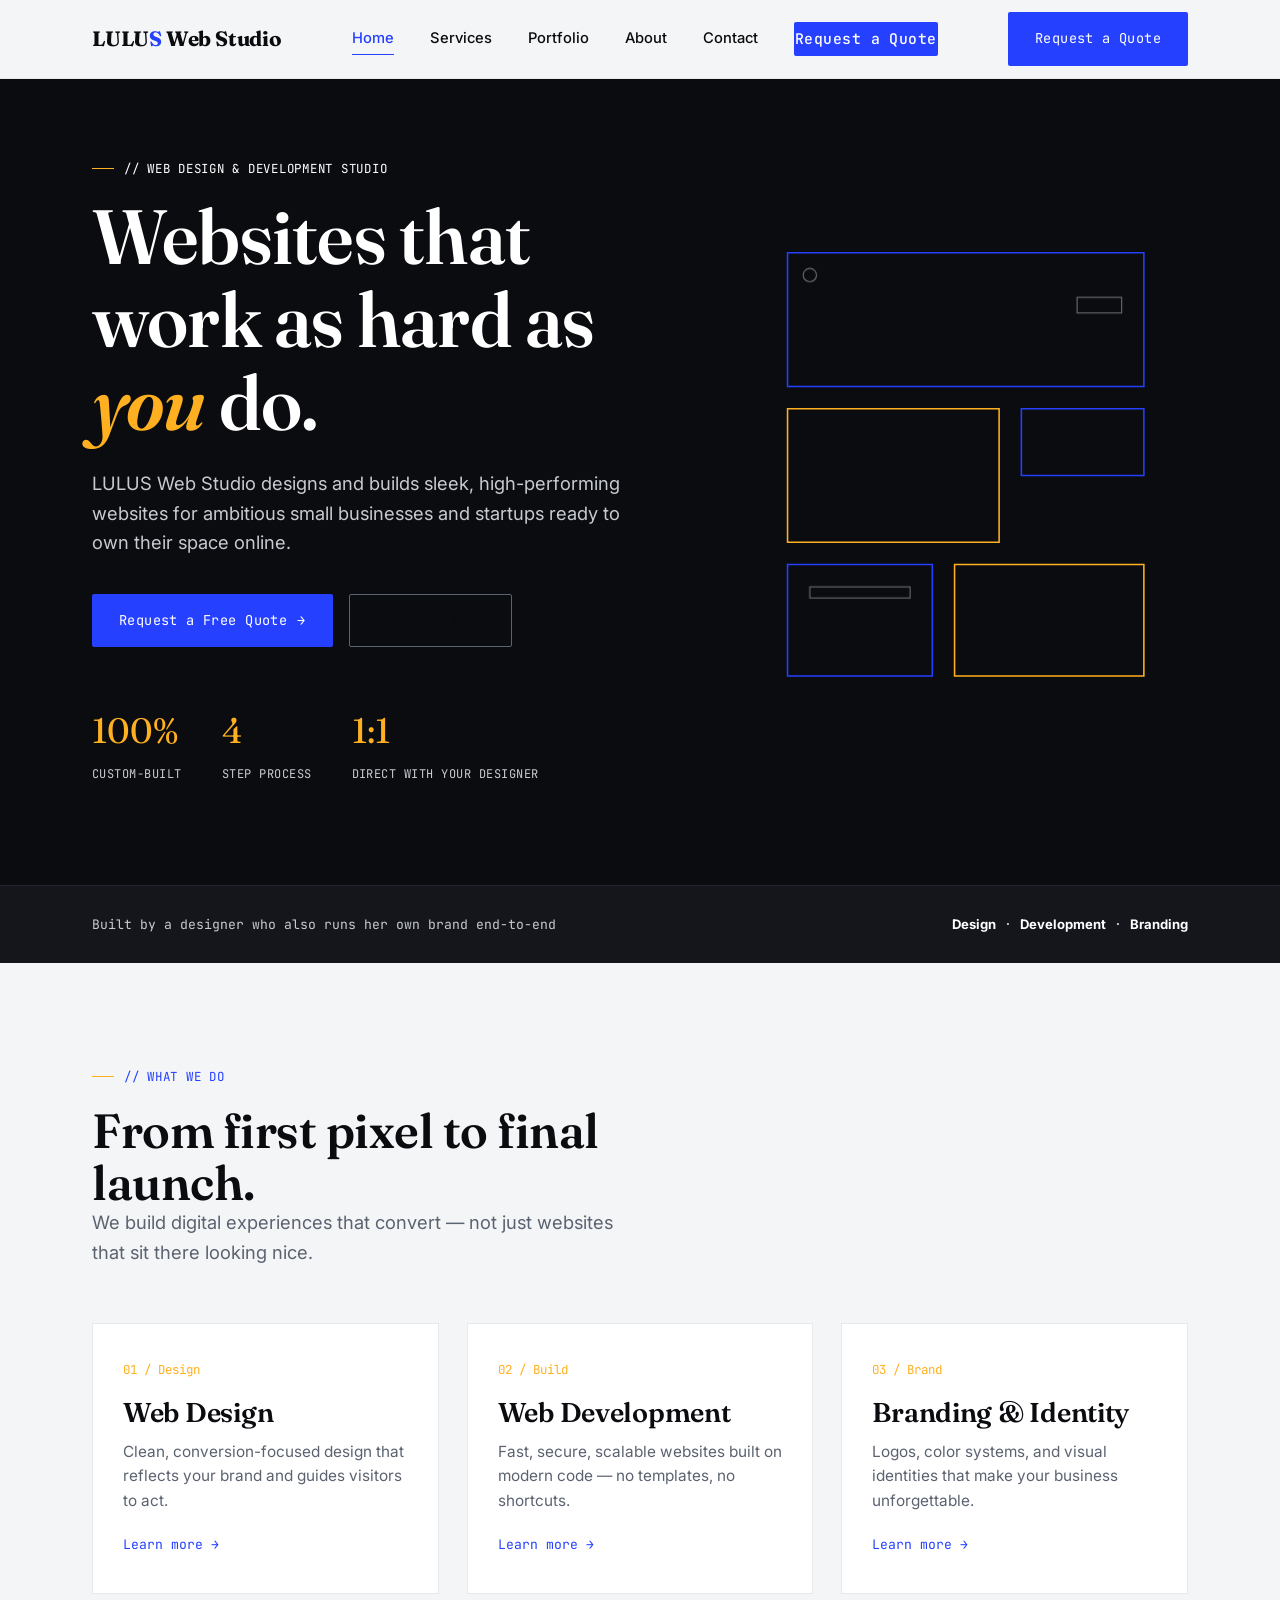
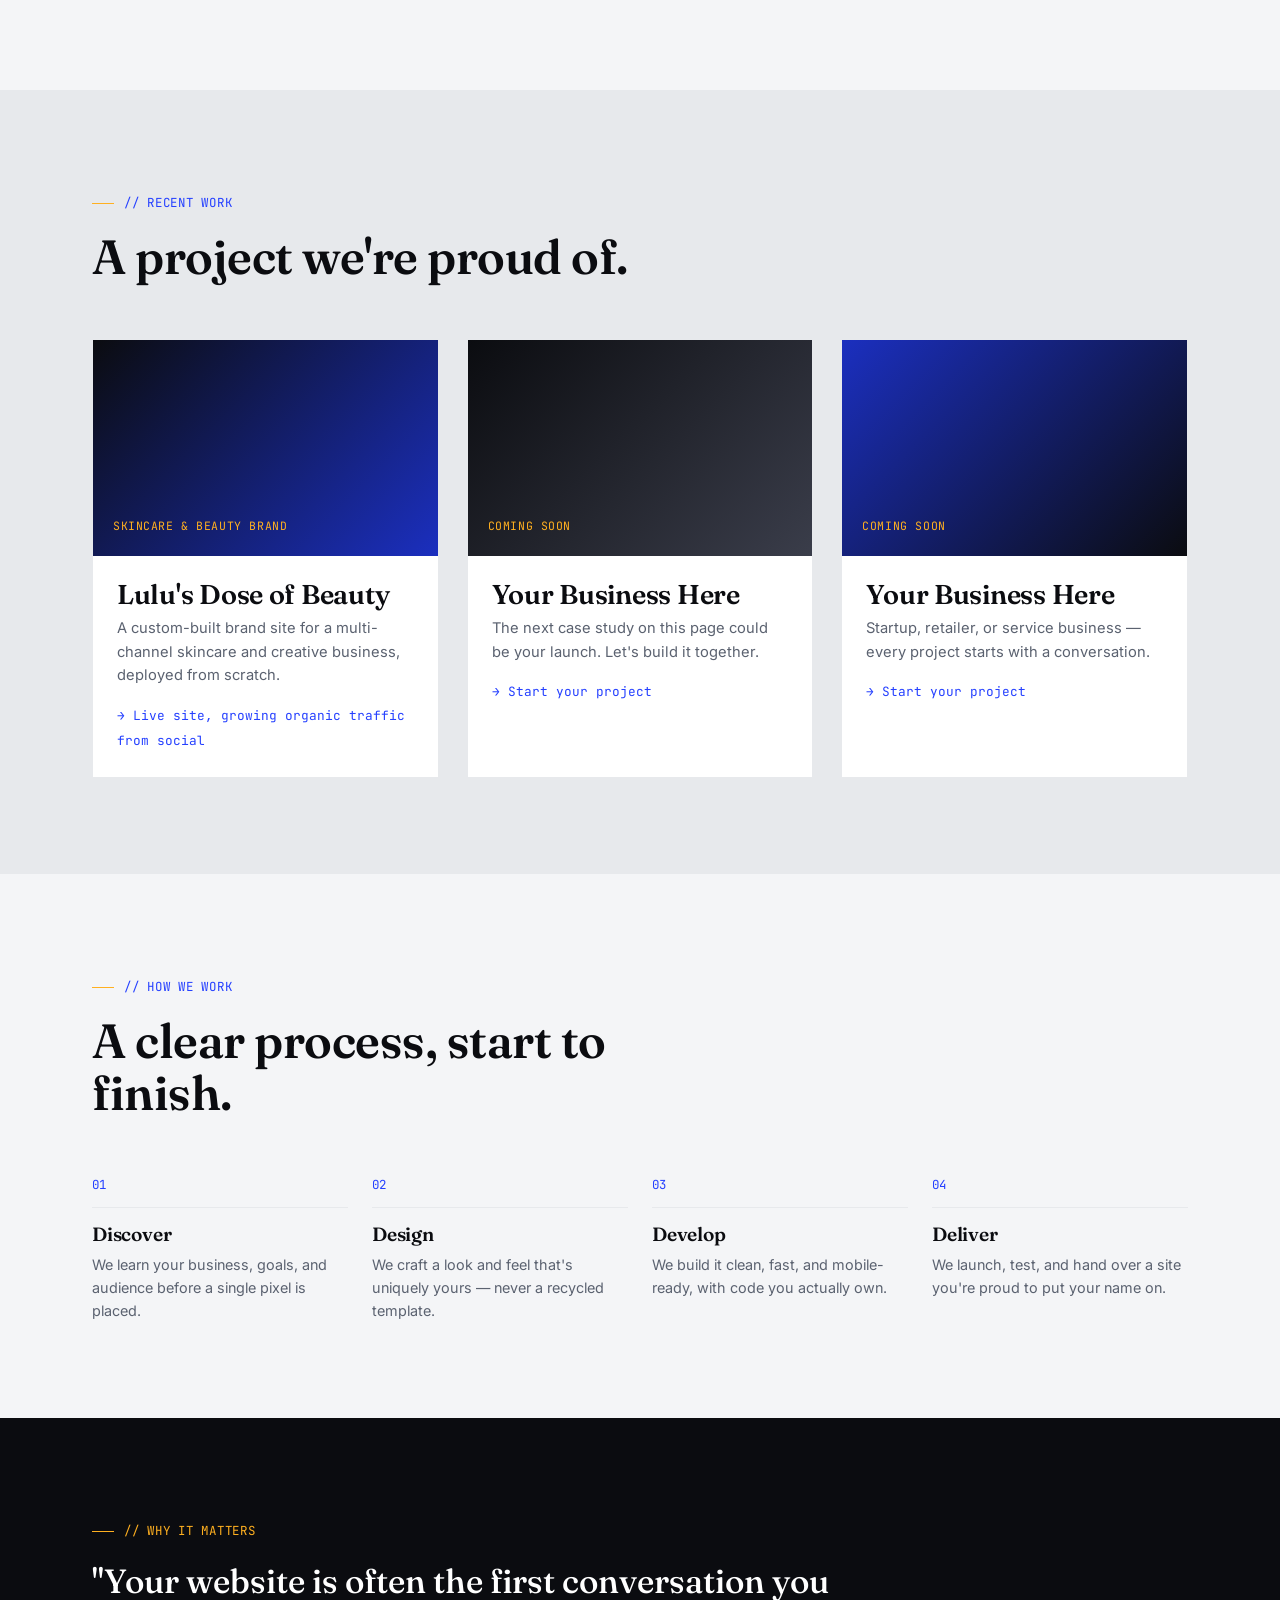
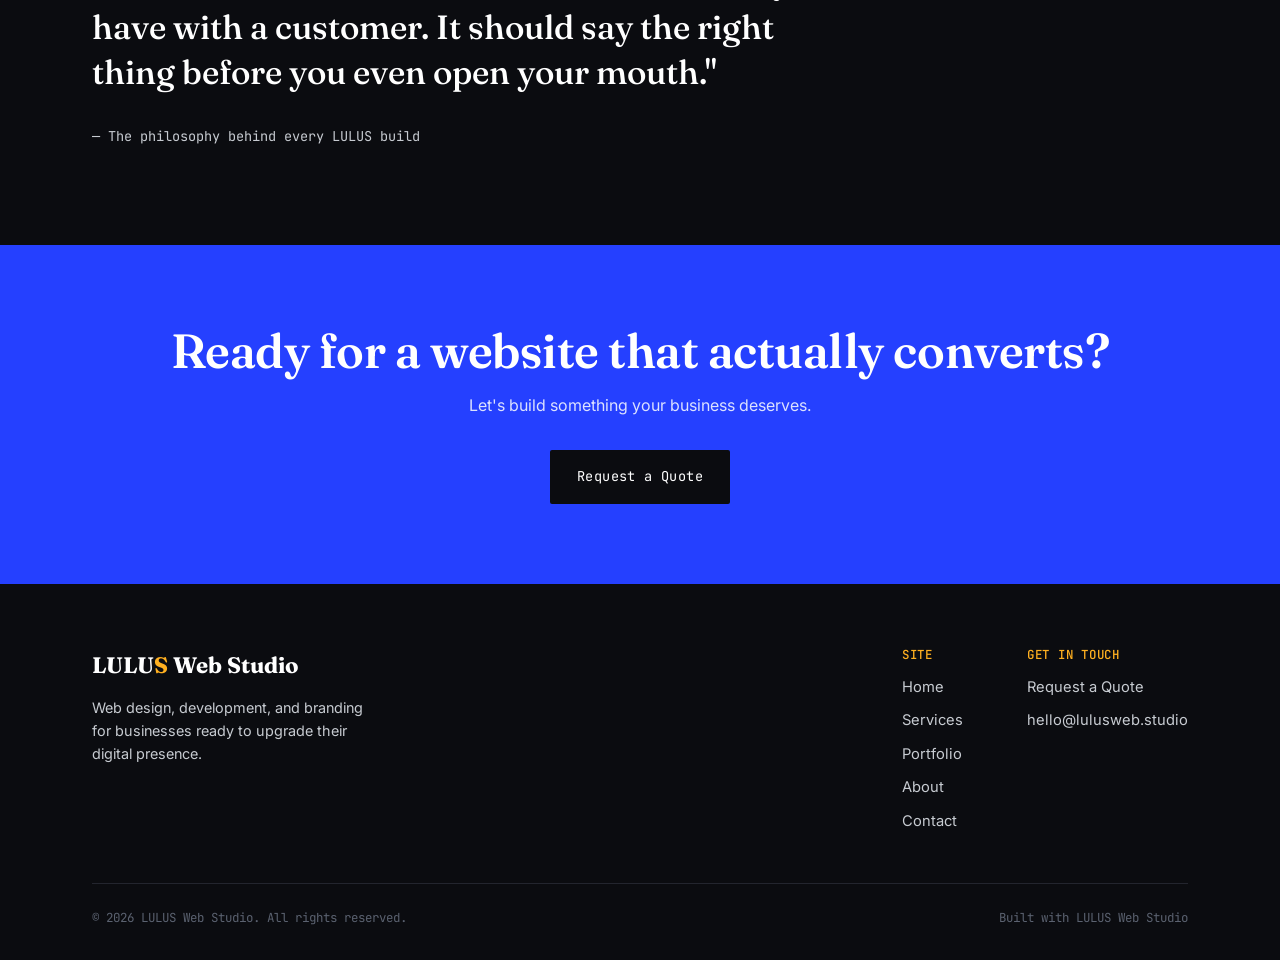
==== index.html @ ffff16f2 "Add files via upload" ====
<!DOCTYPE html>
<html lang="en">
<head>
<meta charset="UTF-8">
<meta name="viewport" content="width=device-width, initial-scale=1.0">
<title>LULUS Web Studio — Websites That Work as Hard as You Do</title>
<meta name="description" content="LULUS Web Studio designs and builds sleek, high-performing websites for ambitious small businesses and startups.">
<link rel="stylesheet" href="styles.css">
</head>
<body>

<header class="site-header">
  <div class="wrap">
    <a href="index.html" class="logo">LULU<span>S</span> Web Studio</a>
    <nav class="nav-links" id="nav-links">
      <a href="index.html" aria-current="page">Home</a>
      <a href="services.html">Services</a>
      <a href="portfolio.html">Portfolio</a>
      <a href="about.html">About</a>
      <a href="contact.html">Contact</a>
      <a href="contact.html" class="btn btn-primary">Request a Quote</a>
    </nav>
    <div class="nav-cta">
      <a href="contact.html" class="btn btn-primary">Request a Quote</a>
      <button class="nav-toggle" aria-label="Toggle menu" aria-expanded="false">
        <span></span><span></span><span></span>
      </button>
    </div>
  </div>
</header>

<section class="hero">
  <div class="wrap hero-grid">
    <div>
      <p class="eyebrow on-dark">// Web Design &amp; Development Studio</p>
      <h1>Websites that work as hard as <em>you</em> do.</h1>
      <p class="lede" style="color:var(--mist); font-size:1.15rem; margin-top: 8px;">LULUS Web Studio designs and builds sleek, high-performing websites for ambitious small businesses and startups ready to own their space online.</p>
      <div class="hero-cta-row">
        <a href="contact.html" class="btn btn-primary">Request a Free Quote <span class="btn-arrow">→</span></a>
        <a href="portfolio.html" class="btn btn-ghost">View Our Work</a>
      </div>
      <div class="hero-stats">
        <div class="hero-stat">
          <span class="num">100%</span>
          <span class="label">Custom-Built</span>
        </div>
        <div class="hero-stat">
          <span class="num">4</span>
          <span class="label">Step Process</span>
        </div>
        <div class="hero-stat">
          <span class="num">1:1</span>
          <span class="label">Direct With Your Designer</span>
        </div>
      </div>
    </div>
    <div>
      <svg class="blueprint" viewBox="0 0 400 500" aria-hidden="true">
        <path d="M40 60 H360 V180 H40 Z" />
        <path class="accent" d="M40 200 H230 V320 H40 Z" />
        <path d="M250 200 H360 V260 H250 Z" />
        <path d="M40 340 H170 V440 H40 Z" />
        <path class="accent" d="M190 340 H360 V440 H190 Z" />
        <circle cx="60" cy="80" r="6" />
        <rect x="300" y="100" width="40" height="14" />
        <rect x="60" y="360" width="90" height="10" />
      </svg>
    </div>
  </div>
</section>

<div class="trust-bar">
  <div class="wrap trust-row">
    <span class="stat">Built by a designer who also runs her own brand end-to-end</span>
    <span class="stat"><strong>Design</strong> · <strong>Development</strong> · <strong>Branding</strong></span>
  </div>
</div>

<section>
  <div class="wrap">
    <div class="section-head">
      <p class="eyebrow">// What We Do</p>
      <h2>From first pixel to final launch.</h2>
      <p class="lede">We build digital experiences that convert — not just websites that sit there looking nice.</p>
    </div>
    <div class="grid-3">
      <div class="service-card">
        <span class="idx">01 / Design</span>
        <h3>Web Design</h3>
        <p>Clean, conversion-focused design that reflects your brand and guides visitors to act.</p>
        <a href="services.html" class="link">Learn more →</a>
      </div>
      <div class="service-card">
        <span class="idx">02 / Build</span>
        <h3>Web Development</h3>
        <p>Fast, secure, scalable websites built on modern code — no templates, no shortcuts.</p>
        <a href="services.html" class="link">Learn more →</a>
      </div>
      <div class="service-card">
        <span class="idx">03 / Brand</span>
        <h3>Branding &amp; Identity</h3>
        <p>Logos, color systems, and visual identities that make your business unforgettable.</p>
        <a href="services.html" class="link">Learn more →</a>
      </div>
    </div>
  </div>
</section>

<section class="on-paper-dim">
  <div class="wrap">
    <div class="section-head">
      <p class="eyebrow">// Recent Work</p>
      <h2>A project we're proud of.</h2>
    </div>
    <div class="grid-3">
      <div class="work-card">
        <div class="work-thumb"><span class="tag">Skincare &amp; Beauty Brand</span></div>
        <div class="work-body">
          <h3>Lulu's Dose of Beauty</h3>
          <p>A custom-built brand site for a multi-channel skincare and creative business, deployed from scratch.</p>
          <span class="work-result">→ Live site, growing organic traffic from social</span>
        </div>
      </div>
      <div class="work-card">
        <div class="work-thumb" style="background:linear-gradient(135deg, var(--ink) 0%, #3A3D4A 100%);"><span class="tag">Coming Soon</span></div>
        <div class="work-body">
          <h3>Your Business Here</h3>
          <p>The next case study on this page could be your launch. Let's build it together.</p>
          <a href="contact.html" class="work-result">→ Start your project</a>
        </div>
      </div>
      <div class="work-card">
        <div class="work-thumb" style="background:linear-gradient(135deg, var(--cobalt-dim) 0%, var(--ink) 100%);"><span class="tag">Coming Soon</span></div>
        <div class="work-body">
          <h3>Your Business Here</h3>
          <p>Startup, retailer, or service business — every project starts with a conversation.</p>
          <a href="contact.html" class="work-result">→ Start your project</a>
        </div>
      </div>
    </div>
  </div>
</section>

<section>
  <div class="wrap">
    <div class="section-head">
      <p class="eyebrow">// How We Work</p>
      <h2>A clear process, start to finish.</h2>
    </div>
    <div class="process-row">
      <div class="process-step">
        <span class="idx">01</span>
        <h3>Discover</h3>
        <p>We learn your business, goals, and audience before a single pixel is placed.</p>
      </div>
      <div class="process-step">
        <span class="idx">02</span>
        <h3>Design</h3>
        <p>We craft a look and feel that's uniquely yours — never a recycled template.</p>
      </div>
      <div class="process-step">
        <span class="idx">03</span>
        <h3>Develop</h3>
        <p>We build it clean, fast, and mobile-ready, with code you actually own.</p>
      </div>
      <div class="process-step">
        <span class="idx">04</span>
        <h3>Deliver</h3>
        <p>We launch, test, and hand over a site you're proud to put your name on.</p>
      </div>
    </div>
  </div>
</section>

<section class="on-dark">
  <div class="wrap">
    <p class="eyebrow on-dark">// Why It Matters</p>
    <div class="testimonial-block">
      <blockquote>"Your website is often the first conversation you have with a customer. It should say the right thing before you even open your mouth."</blockquote>
      <cite>— The philosophy behind every LULUS build</cite>
    </div>
  </div>
</section>

<section class="cta-banner">
  <div class="wrap">
    <h2>Ready for a website that actually converts?</h2>
    <p>Let's build something your business deserves.</p>
    <a href="contact.html" class="btn btn-primary">Request a Quote</a>
  </div>
</section>

<footer class="site-footer">
  <div class="wrap">
    <div class="footer-top">
      <div>
        <div class="footer-logo">LULU<span>S</span> Web Studio</div>
        <p style="max-width:32ch; font-size:0.9rem;">Web design, development, and branding for businesses ready to upgrade their digital presence.</p>
      </div>
      <div class="footer-cols">
        <div class="footer-col">
          <h4>Site</h4>
          <a href="index.html">Home</a>
          <a href="services.html">Services</a>
          <a href="portfolio.html">Portfolio</a>
          <a href="about.html">About</a>
          <a href="contact.html">Contact</a>
        </div>
        <div class="footer-col">
          <h4>Get in Touch</h4>
          <a href="contact.html">Request a Quote</a>
          <p>hello@lulusweb.studio</p>
        </div>
      </div>
    </div>
    <div class="footer-bottom">
      <span>© 2026 LULUS Web Studio. All rights reserved.</span>
      <span>Built with LULUS Web Studio</span>
    </div>
  </div>
</footer>

<script src="script.js"></script>
</body>
</html>
---- styles.css ----
/* ==========================================================================
   LULUS WEB STUDIO — Design System
   Display: Fraunces (serif, characterful, authoritative)
   Body: Inter (clean, professional)
   Utility/Mono: JetBrains Mono (blueprint / build-log feel)
   ========================================================================== */

@import url('https://fonts.googleapis.com/css2?family=Fraunces:opsz,wght@9..144,300;9..144,500;9..144,600;9..144,700;9..144,900&family=Inter:wght@400;500;600;700&family=JetBrains+Mono:wght@400;500&display=swap');

:root {
  --ink: #0B0C10;
  --ink-soft: #14161C;
  --paper: #F4F5F7;
  --paper-dim: #E7E9EC;
  --cobalt: #2540FF;
  --cobalt-dim: #1B2FBF;
  --amber: #FFB020;
  --slate: #5B6270;
  --mist: #C7CBD1;
  --white: #FFFFFF;

  --font-display: 'Fraunces', serif;
  --font-body: 'Inter', sans-serif;
  --font-mono: 'JetBrains Mono', monospace;

  --max-width: 1160px;
  --radius: 2px;
}

* { margin: 0; padding: 0; box-sizing: border-box; }

html { scroll-behavior: smooth; }

body {
  font-family: var(--font-body);
  color: var(--ink);
  background: var(--paper);
  line-height: 1.6;
  -webkit-font-smoothing: antialiased;
}

@media (prefers-reduced-motion: reduce) {
  *, *::before, *::after {
    animation-duration: 0.01ms !important;
    animation-iteration-count: 1 !important;
    transition-duration: 0.01ms !important;
    scroll-behavior: auto !important;
  }
}

img { max-width: 100%; display: block; }
a { color: inherit; text-decoration: none; }
ul { list-style: none; }

.wrap {
  max-width: var(--max-width);
  margin: 0 auto;
  padding: 0 32px;
}

/* ---- Type scale ---- */
h1, h2, h3, h4 {
  font-family: var(--font-display);
  font-weight: 600;
  line-height: 1.08;
  letter-spacing: -0.01em;
}

h1 { font-size: clamp(2.6rem, 6vw, 5rem); font-weight: 600; }
h2 { font-size: clamp(2rem, 4vw, 3rem); }
h3 { font-size: clamp(1.3rem, 2.2vw, 1.7rem); }

.eyebrow {
  font-family: var(--font-mono);
  font-size: 0.78rem;
  letter-spacing: 0.06em;
  text-transform: uppercase;
  color: var(--cobalt);
  display: inline-flex;
  align-items: center;
  gap: 10px;
  margin-bottom: 18px;
}
.eyebrow::before {
  content: '';
  width: 22px;
  height: 1px;
  background: var(--amber);
}
.on-dark .eyebrow { color: var(--amber); }
.on-dark .eyebrow::before { background: var(--amber); }

p.lede {
  font-size: 1.15rem;
  color: var(--slate);
  max-width: 46ch;
}
.on-dark p.lede { color: var(--mist); }

/* ---- Buttons ---- */
.btn {
  display: inline-flex;
  align-items: center;
  gap: 10px;
  font-family: var(--font-mono);
  font-size: 0.85rem;
  letter-spacing: 0.03em;
  padding: 15px 26px;
  border: 1px solid transparent;
  border-radius: var(--radius);
  cursor: pointer;
  transition: all 0.2s ease;
  white-space: nowrap;
}
.btn-primary {
  background: var(--cobalt);
  color: var(--white);
}
.btn-primary:hover { background: var(--cobalt-dim); }
.btn-ghost {
  background: transparent;
  border-color: var(--slate);
  color: var(--ink);
}
.btn-ghost:hover { border-color: var(--ink); }
.on-dark .btn-ghost {
  border-color: var(--mist);
  color: var(--white);
}
.on-dark .btn-ghost:hover { border-color: var(--white); }
.btn-arrow { transition: transform 0.2s ease; }
.btn:hover .btn-arrow { transform: translateX(3px); }

/* ---- Header / Nav ---- */
.site-header {
  position: sticky;
  top: 0;
  z-index: 100;
  background: rgba(244, 245, 247, 0.9);
  backdrop-filter: blur(10px);
  border-bottom: 1px solid var(--paper-dim);
}
.site-header .wrap {
  display: flex;
  align-items: center;
  justify-content: space-between;
  height: 78px;
}
.logo {
  font-family: var(--font-display);
  font-weight: 700;
  font-size: 1.3rem;
  letter-spacing: -0.01em;
}
.logo span { color: var(--cobalt); }

.nav-links {
  display: flex;
  gap: 36px;
  align-items: center;
}
.nav-links a {
  font-size: 0.92rem;
  font-weight: 500;
  position: relative;
  padding: 4px 0;
}
.nav-links a::after {
  content: '';
  position: absolute;
  left: 0; bottom: 0;
  width: 0; height: 1px;
  background: var(--cobalt);
  transition: width 0.2s ease;
}
.nav-links a:hover::after,
.nav-links a[aria-current="page"]::after { width: 100%; }
.nav-links a[aria-current="page"] { color: var(--cobalt); }

.nav-cta { display: flex; align-items: center; gap: 20px; }

.nav-toggle {
  display: none;
  flex-direction: column;
  gap: 5px;
  background: none;
  border: none;
  cursor: pointer;
  padding: 8px;
}
.nav-toggle span {
  width: 22px; height: 2px;
  background: var(--ink);
}

@media (max-width: 860px) {
  .nav-links {
    position: fixed;
    top: 78px; left: 0; right: 0;
    background: var(--paper);
    flex-direction: column;
    align-items: flex-start;
    padding: 24px 32px 32px;
    gap: 20px;
    border-bottom: 1px solid var(--paper-dim);
    transform: translateY(-8px);
    opacity: 0;
    pointer-events: none;
    transition: all 0.2s ease;
  }
  .nav-links.open {
    transform: translateY(0);
    opacity: 1;
    pointer-events: auto;
  }
  .nav-toggle { display: flex; }
  .nav-cta .btn-primary { display: none; }
  .nav-links .btn-primary { display: inline-flex; margin-top: 8px; }
}

/* ---- Footer ---- */
.site-footer {
  background: var(--ink);
  color: var(--mist);
  padding: 64px 0 32px;
}
.footer-top {
  display: flex;
  justify-content: space-between;
  align-items: flex-start;
  flex-wrap: wrap;
  gap: 40px;
  padding-bottom: 40px;
  border-bottom: 1px solid #23252E;
}
.footer-logo {
  font-family: var(--font-display);
  font-size: 1.4rem;
  color: var(--white);
  font-weight: 700;
  margin-bottom: 12px;
}
.footer-logo span { color: var(--amber); }
.footer-cols {
  display: flex;
  gap: 64px;
  flex-wrap: wrap;
}
.footer-col h4 {
  font-family: var(--font-mono);
  font-size: 0.78rem;
  text-transform: uppercase;
  letter-spacing: 0.06em;
  color: var(--amber);
  margin-bottom: 14px;
  font-weight: 500;
}
.footer-col a, .footer-col p {
  display: block;
  font-size: 0.92rem;
  color: var(--mist);
  margin-bottom: 10px;
}
.footer-col a:hover { color: var(--white); }
.footer-bottom {
  display: flex;
  justify-content: space-between;
  flex-wrap: wrap;
  gap: 12px;
  padding-top: 24px;
  font-family: var(--font-mono);
  font-size: 0.78rem;
  color: var(--slate);
}

/* ---- Section spacing ---- */
section { padding: 96px 0; }
.section-tight { padding: 64px 0; }
.on-dark { background: var(--ink); color: var(--white); }
.on-paper-dim { background: var(--paper-dim); }

.section-head {
  max-width: 640px;
  margin-bottom: 56px;
}

/* ---- Hero ---- */
.hero {
  background: var(--ink);
  color: var(--white);
  padding: 72px 0 100px;
  position: relative;
  overflow: hidden;
}
.hero-grid {
  display: grid;
  grid-template-columns: 1.15fr 0.85fr;
  gap: 48px;
  align-items: center;
  position: relative;
  z-index: 2;
}
.hero h1 { color: var(--white); margin-bottom: 24px; }
.hero h1 em {
  font-style: italic;
  color: var(--amber);
}
.hero-cta-row {
  display: flex;
  gap: 16px;
  margin-top: 36px;
  flex-wrap: wrap;
}
.hero-stats {
  display: flex;
  gap: 40px;
  margin-top: 56px;
  flex-wrap: wrap;
}
.hero-stat .num {
  font-family: var(--font-display);
  font-size: 2.2rem;
  color: var(--amber);
  display: block;
}
.hero-stat .label {
  font-family: var(--font-mono);
  font-size: 0.75rem;
  color: var(--mist);
  text-transform: uppercase;
  letter-spacing: 0.04em;
}

/* Blueprint sketch animation */
.blueprint {
  width: 100%;
  aspect-ratio: 4/5;
}
.blueprint path {
  fill: none;
  stroke: var(--cobalt);
  stroke-width: 1.4;
  stroke-dasharray: 900;
  stroke-dashoffset: 900;
  animation: draw 2.6s ease forwards 0.3s;
}
.blueprint path.accent { stroke: var(--amber); }
.blueprint circle, .blueprint rect {
  fill: none;
  stroke: var(--mist);
  stroke-width: 1;
  opacity: 0;
  animation: fadeIn 0.6s ease forwards 2.4s;
}
@keyframes draw {
  to { stroke-dashoffset: 0; }
}
@keyframes fadeIn {
  to { opacity: 0.5; }
}

@media (max-width: 860px) {
  .hero-grid { grid-template-columns: 1fr; }
  .blueprint { max-width: 320px; margin: 0 auto; }
}

/* ---- Trust bar ---- */
.trust-bar {
  background: var(--ink-soft);
  color: var(--mist);
  padding: 28px 0;
  border-top: 1px solid #23252E;
}
.trust-row {
  display: flex;
  justify-content: space-between;
  align-items: center;
  flex-wrap: wrap;
  gap: 16px;
  font-family: var(--font-mono);
  font-size: 0.82rem;
}
.trust-row .stat strong {
  color: var(--white);
  font-family: var(--font-body);
  font-weight: 700;
}

/* ---- Cards ---- */
.grid-3 {
  display: grid;
  grid-template-columns: repeat(3, 1fr);
  gap: 28px;
}
.grid-2 {
  display: grid;
  grid-template-columns: repeat(2, 1fr);
  gap: 28px;
}
@media (max-width: 860px) {
  .grid-3, .grid-2 { grid-template-columns: 1fr; }
}

.service-card {
  background: var(--white);
  border: 1px solid var(--paper-dim);
  padding: 36px 30px;
  transition: border-color 0.2s ease, transform 0.2s ease;
}
.service-card:hover {
  border-color: var(--cobalt);
  transform: translateY(-4px);
}
.service-card .idx {
  font-family: var(--font-mono);
  font-size: 0.78rem;
  color: var(--amber);
  display: block;
  margin-bottom: 18px;
}
.service-card h3 { margin-bottom: 12px; }
.service-card p { color: var(--slate); font-size: 0.96rem; margin-bottom: 18px; }
.service-card .link {
  font-family: var(--font-mono);
  font-size: 0.82rem;
  color: var(--cobalt);
}

/* ---- Work / Portfolio cards ---- */
.work-card {
  border: 1px solid var(--paper-dim);
  background: var(--white);
  overflow: hidden;
  transition: transform 0.25s ease;
}
.work-card:hover { transform: translateY(-4px); }
.work-thumb {
  aspect-ratio: 16/10;
  background: linear-gradient(135deg, var(--ink) 0%, var(--cobalt-dim) 100%);
  position: relative;
  display: flex;
  align-items: flex-end;
  padding: 20px;
}
.work-thumb .tag {
  font-family: var(--font-mono);
  font-size: 0.72rem;
  color: var(--amber);
  text-transform: uppercase;
  letter-spacing: 0.05em;
}
.work-body { padding: 24px; }
.work-body h3 { margin-bottom: 8px; }
.work-body p { color: var(--slate); font-size: 0.92rem; margin-bottom: 14px; }
.work-result {
  font-family: var(--font-mono);
  font-size: 0.8rem;
  color: var(--cobalt);
}

/* ---- Process ---- */
.process-row {
  display: grid;
  grid-template-columns: repeat(4, 1fr);
  gap: 24px;
}
@media (max-width: 860px) {
  .process-row { grid-template-columns: 1fr 1fr; }
}
.process-step .idx {
  font-family: var(--font-mono);
  font-size: 0.78rem;
  color: var(--cobalt);
  border-bottom: 1px solid var(--paper-dim);
  padding-bottom: 12px;
  margin-bottom: 16px;
  display: block;
}
.process-step h3 { margin-bottom: 8px; font-size: 1.2rem; }
.process-step p { color: var(--slate); font-size: 0.9rem; }

/* ---- Testimonial ---- */
.testimonial-block {
  max-width: 760px;
}
.testimonial-block blockquote {
  font-family: var(--font-display);
  font-size: clamp(1.4rem, 3vw, 2.1rem);
  font-weight: 500;
  line-height: 1.35;
  margin-bottom: 28px;
}
.testimonial-block cite {
  font-family: var(--font-mono);
  font-style: normal;
  font-size: 0.85rem;
  color: var(--slate);
}
.on-dark .testimonial-block cite { color: var(--mist); }

/* ---- CTA banner ---- */
.cta-banner {
  background: var(--cobalt);
  color: var(--white);
  padding: 80px 0;
  text-align: center;
}
.cta-banner h2 { color: var(--white); margin-bottom: 16px; }
.cta-banner p { color: #DCE1FF; margin: 0 auto 32px; max-width: 50ch; }
.cta-banner .btn-primary {
  background: var(--ink);
}
.cta-banner .btn-primary:hover { background: #000; }
.cta-banner .btn-ghost {
  border-color: rgba(255,255,255,0.5);
  color: var(--white);
}
.cta-banner .btn-ghost:hover { border-color: var(--white); }

/* ---- Page intro banner (for inner pages) ---- */
.page-intro {
  background: var(--ink);
  color: var(--white);
  padding: 80px 0 64px;
}
.page-intro h1 { color: var(--white); font-size: clamp(2.2rem, 5vw, 3.4rem); margin-bottom: 16px; }

/* ---- Pricing table ---- */
.pricing-grid {
  display: grid;
  grid-template-columns: repeat(3, 1fr);
  gap: 24px;
  align-items: stretch;
}
@media (max-width: 940px) {
  .pricing-grid { grid-template-columns: 1fr; }
}
.price-card {
  border: 1px solid var(--paper-dim);
  background: var(--white);
  padding: 36px 30px;
  display: flex;
  flex-direction: column;
}
.price-card.featured {
  border-color: var(--cobalt);
  border-width: 2px;
  position: relative;
}
.price-card.featured::before {
  content: 'Most Popular';
  position: absolute;
  top: -13px; left: 30px;
  background: var(--amber);
  color: var(--ink);
  font-family: var(--font-mono);
  font-size: 0.7rem;
  padding: 4px 10px;
  text-transform: uppercase;
  letter-spacing: 0.04em;
}
.price-card h3 { margin-bottom: 6px; }
.price-card .tagline { color: var(--slate); font-size: 0.88rem; margin-bottom: 20px; }
.price-card .price {
  font-family: var(--font-display);
  font-size: 2.1rem;
  margin-bottom: 24px;
}
.price-card .price span {
  font-family: var(--font-mono);
  font-size: 0.8rem;
  color: var(--slate);
  font-weight: 400;
}
.price-card ul { margin-bottom: 28px; flex-grow: 1; }
.price-card li {
  font-size: 0.9rem;
  padding: 9px 0;
  border-top: 1px solid var(--paper-dim);
  display: flex;
  gap: 10px;
}
.price-card li::before { content: '—'; color: var(--cobalt); }

/* ---- Values / About ---- */
.value-list { display: grid; grid-template-columns: repeat(2, 1fr); gap: 32px; }
@media (max-width: 860px) { .value-list { grid-template-columns: 1fr; } }
.value-item {
  padding: 28px 0;
  border-top: 1px solid var(--paper-dim);
}
.value-item h3 { margin-bottom: 10px; }
.value-item p { color: var(--slate); font-size: 0.94rem; }

.about-hero {
  display: grid;
  grid-template-columns: 1fr 1fr;
  gap: 56px;
  align-items: center;
}
@media (max-width: 860px) { .about-hero { grid-template-columns: 1fr; } }
.about-portrait {
  aspect-ratio: 4/5;
  background: linear-gradient(160deg, var(--ink) 0%, var(--cobalt-dim) 70%);
  position: relative;
  display: flex;
  align-items: flex-end;
  padding: 24px;
}
.about-portrait span {
  font-family: var(--font-mono);
  font-size: 0.75rem;
  color: var(--amber);
}

/* ---- FAQ ---- */
.faq-item {
  border-top: 1px solid var(--paper-dim);
  padding: 22px 0;
}
.faq-item:last-child { border-bottom: 1px solid var(--paper-dim); }
.faq-item summary {
  font-family: var(--font-display);
  font-size: 1.1rem;
  cursor: pointer;
  list-style: none;
  display: flex;
  justify-content: space-between;
  align-items: center;
}
.faq-item summary::-webkit-details-marker { display: none; }
.faq-item summary::after {
  content: '+';
  font-family: var(--font-mono);
  color: var(--cobalt);
  font-size: 1.3rem;
}
.faq-item[open] summary::after { content: '–'; }
.faq-item p { color: var(--slate); margin-top: 14px; max-width: 60ch; }

/* ---- Contact / Form ---- */
.contact-layout {
  display: grid;
  grid-template-columns: 1.1fr 0.9fr;
  gap: 64px;
}
@media (max-width: 940px) { .contact-layout { grid-template-columns: 1fr; } }

.form-group { margin-bottom: 22px; }
.form-group label {
  display: block;
  font-family: var(--font-mono);
  font-size: 0.78rem;
  text-transform: uppercase;
  letter-spacing: 0.04em;
  color: var(--slate);
  margin-bottom: 8px;
}
.form-group input,
.form-group select,
.form-group textarea {
  width: 100%;
  padding: 13px 14px;
  border: 1px solid var(--mist);
  background: var(--white);
  font-family: var(--font-body);
  font-size: 0.96rem;
  color: var(--ink);
  border-radius: var(--radius);
}
.form-group input:focus,
.form-group select:focus,
.form-group textarea:focus {
  outline: 2px solid var(--cobalt);
  outline-offset: 1px;
  border-color: var(--cobalt);
}
.form-row { display: grid; grid-template-columns: 1fr 1fr; gap: 18px; }
@media (max-width: 560px) { .form-row { grid-template-columns: 1fr; } }

.contact-info-card {
  background: var(--ink);
  color: var(--white);
  padding: 40px 32px;
}
.contact-info-card h3 { color: var(--white); margin-bottom: 20px; }
.contact-info-card .info-row {
  padding: 16px 0;
  border-top: 1px solid #23252E;
}
.contact-info-card .info-row:first-of-type { border-top: none; }
.contact-info-card .info-row .label {
  font-family: var(--font-mono);
  font-size: 0.72rem;
  text-transform: uppercase;
  color: var(--amber);
  letter-spacing: 0.05em;
  display: block;
  margin-bottom: 6px;
}
.contact-info-card .info-row a, .contact-info-card .info-row span {
  font-size: 0.98rem;
}
.contact-info-card a:hover { color: var(--amber); }

.form-note {
  font-family: var(--font-mono);
  font-size: 0.78rem;
  color: var(--slate);
  margin-top: 14px;
}

.form-success {
  display: none;
  background: var(--paper-dim);
  border-left: 3px solid var(--cobalt);
  padding: 18px 22px;
  font-size: 0.94rem;
  margin-bottom: 22px;
}
.form-success.show { display: block; }
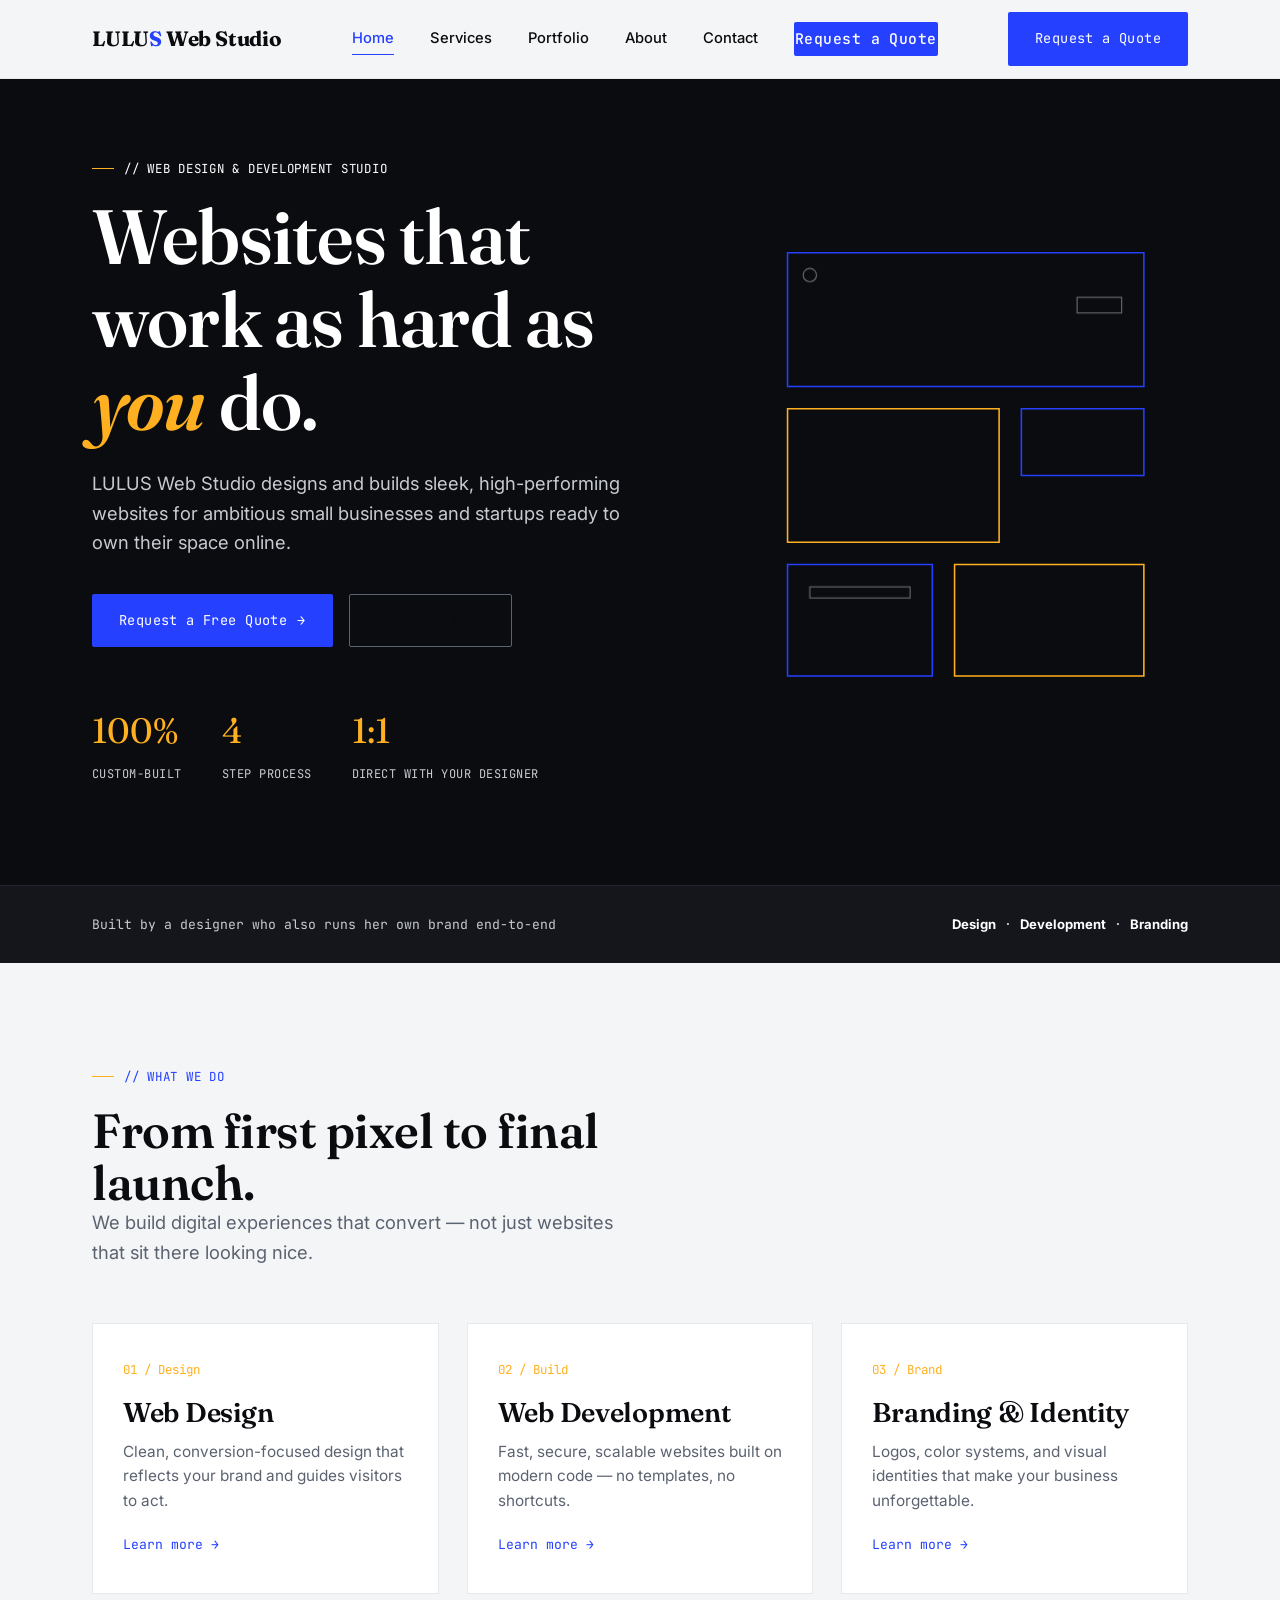
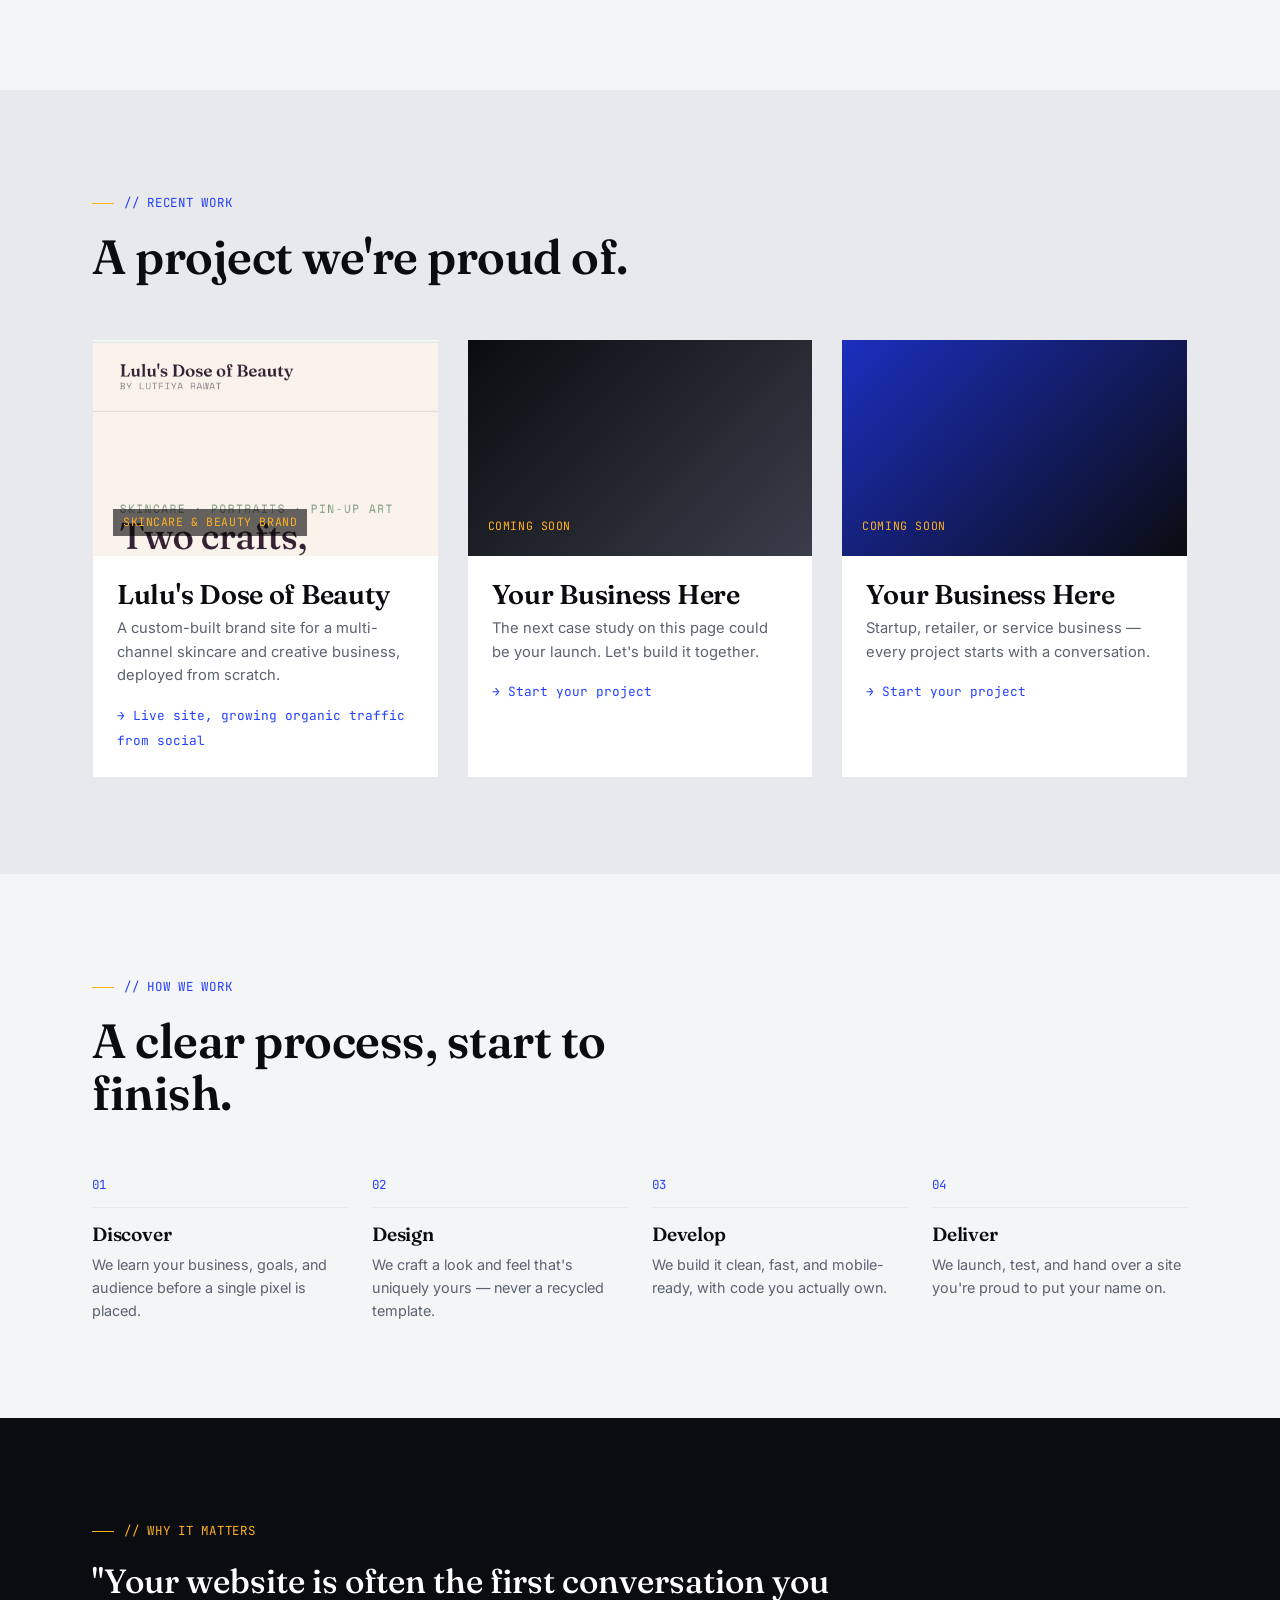
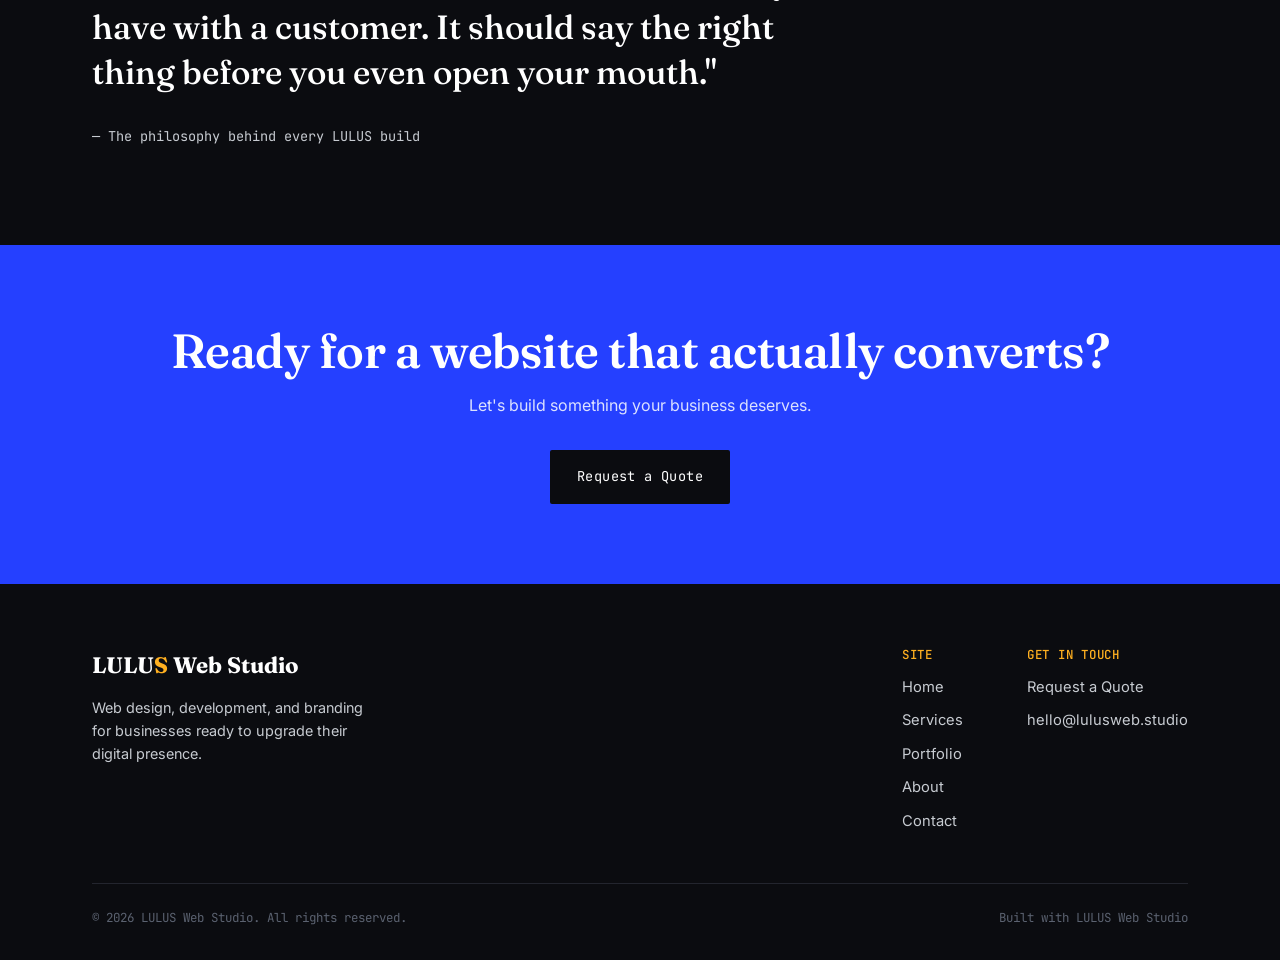
==== commit dde36d4d: "Change work thumbnail to include background image Updated work thumbnail with background image for S" ====
--- a/index.html
+++ b/index.html
@@ -114,7 +114,7 @@
     </div>
     <div class="grid-3">
       <div class="work-card">
-        <div class="work-thumb"><span class="tag">Skincare &amp; Beauty Brand</span></div>
+       <div class="work-thumb" style="background-image:url('Screenshot_20260711_111649_com_android_chrome_ChromeTabbedActivity_edit_65649254772296.jpg'); background-size:cover; background-position:top center;"><span class="tag" style="background:rgba(0,0,0,0.6); padding:4px 10px;">Skincare &amp; Beauty Brand</span></div>
         <div class="work-body">
           <h3>Lulu's Dose of Beauty</h3>
           <p>A custom-built brand site for a multi-channel skincare and creative business, deployed from scratch.</p>
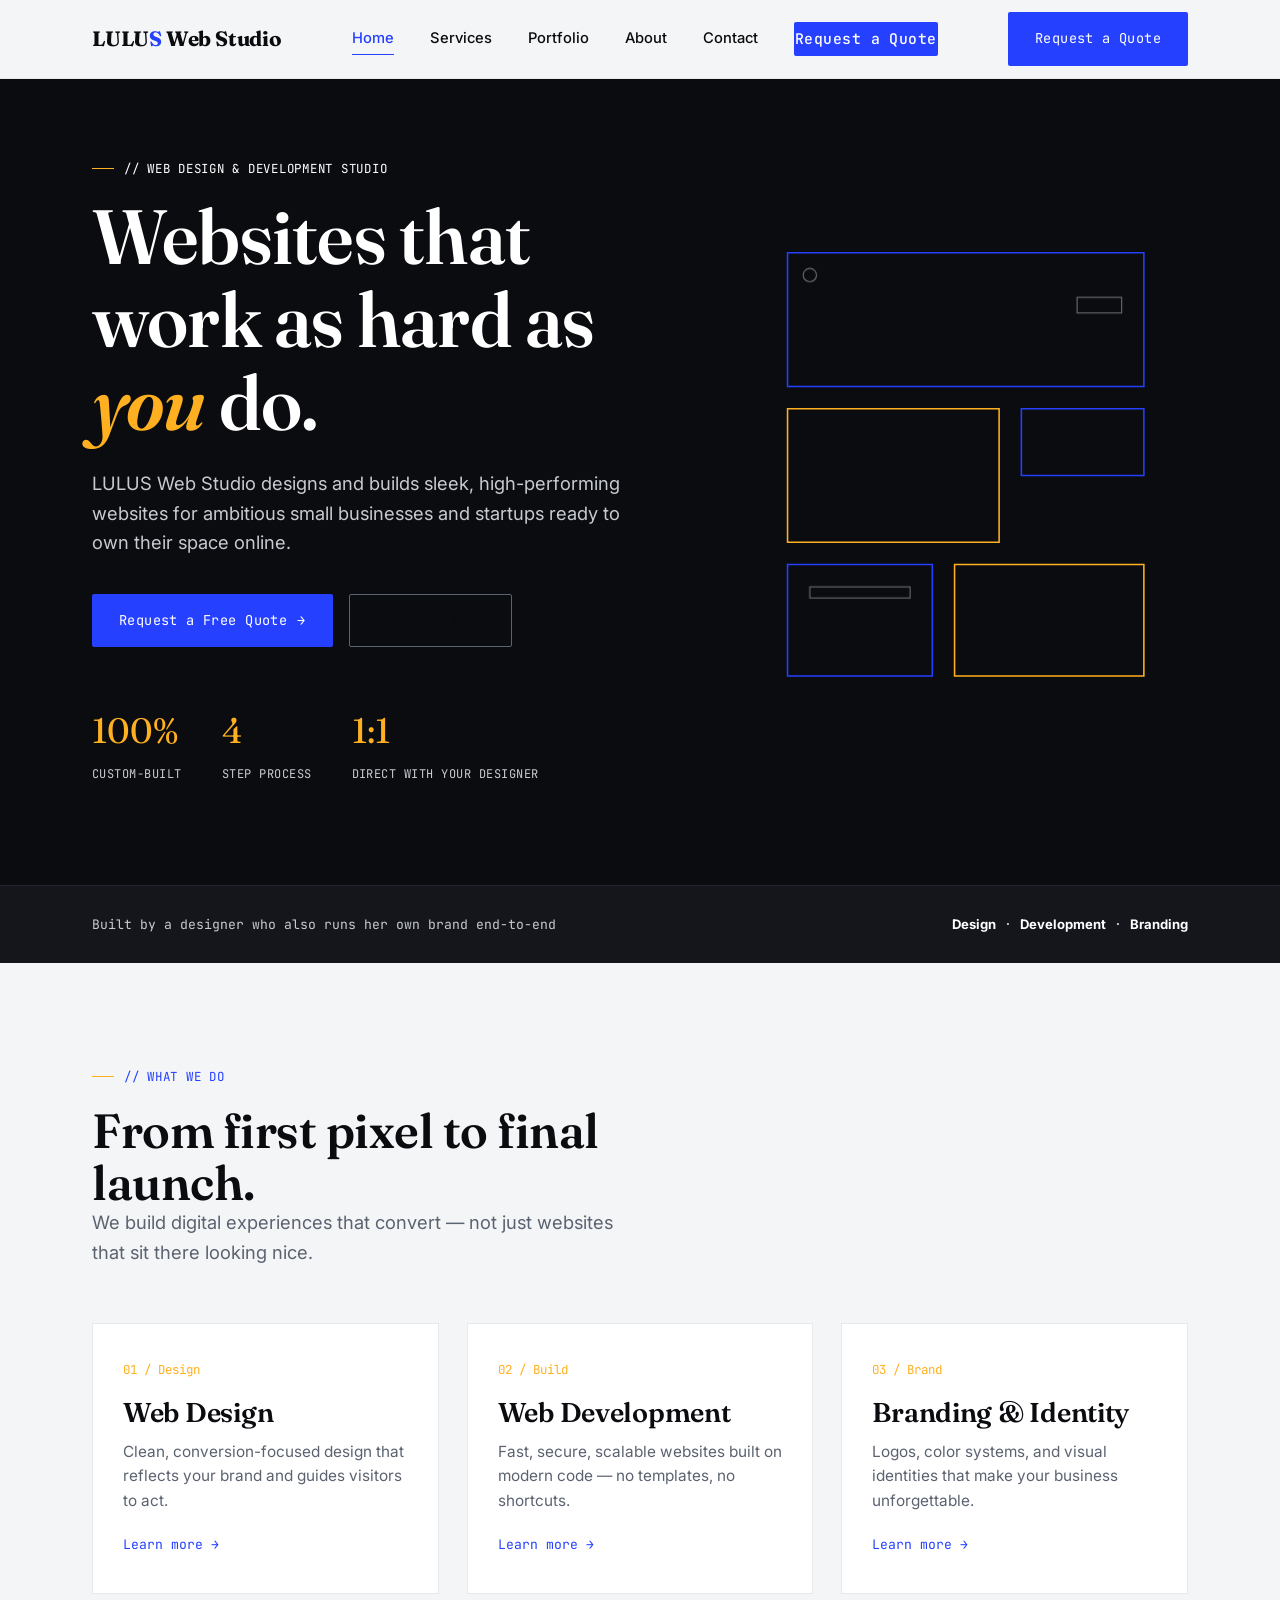
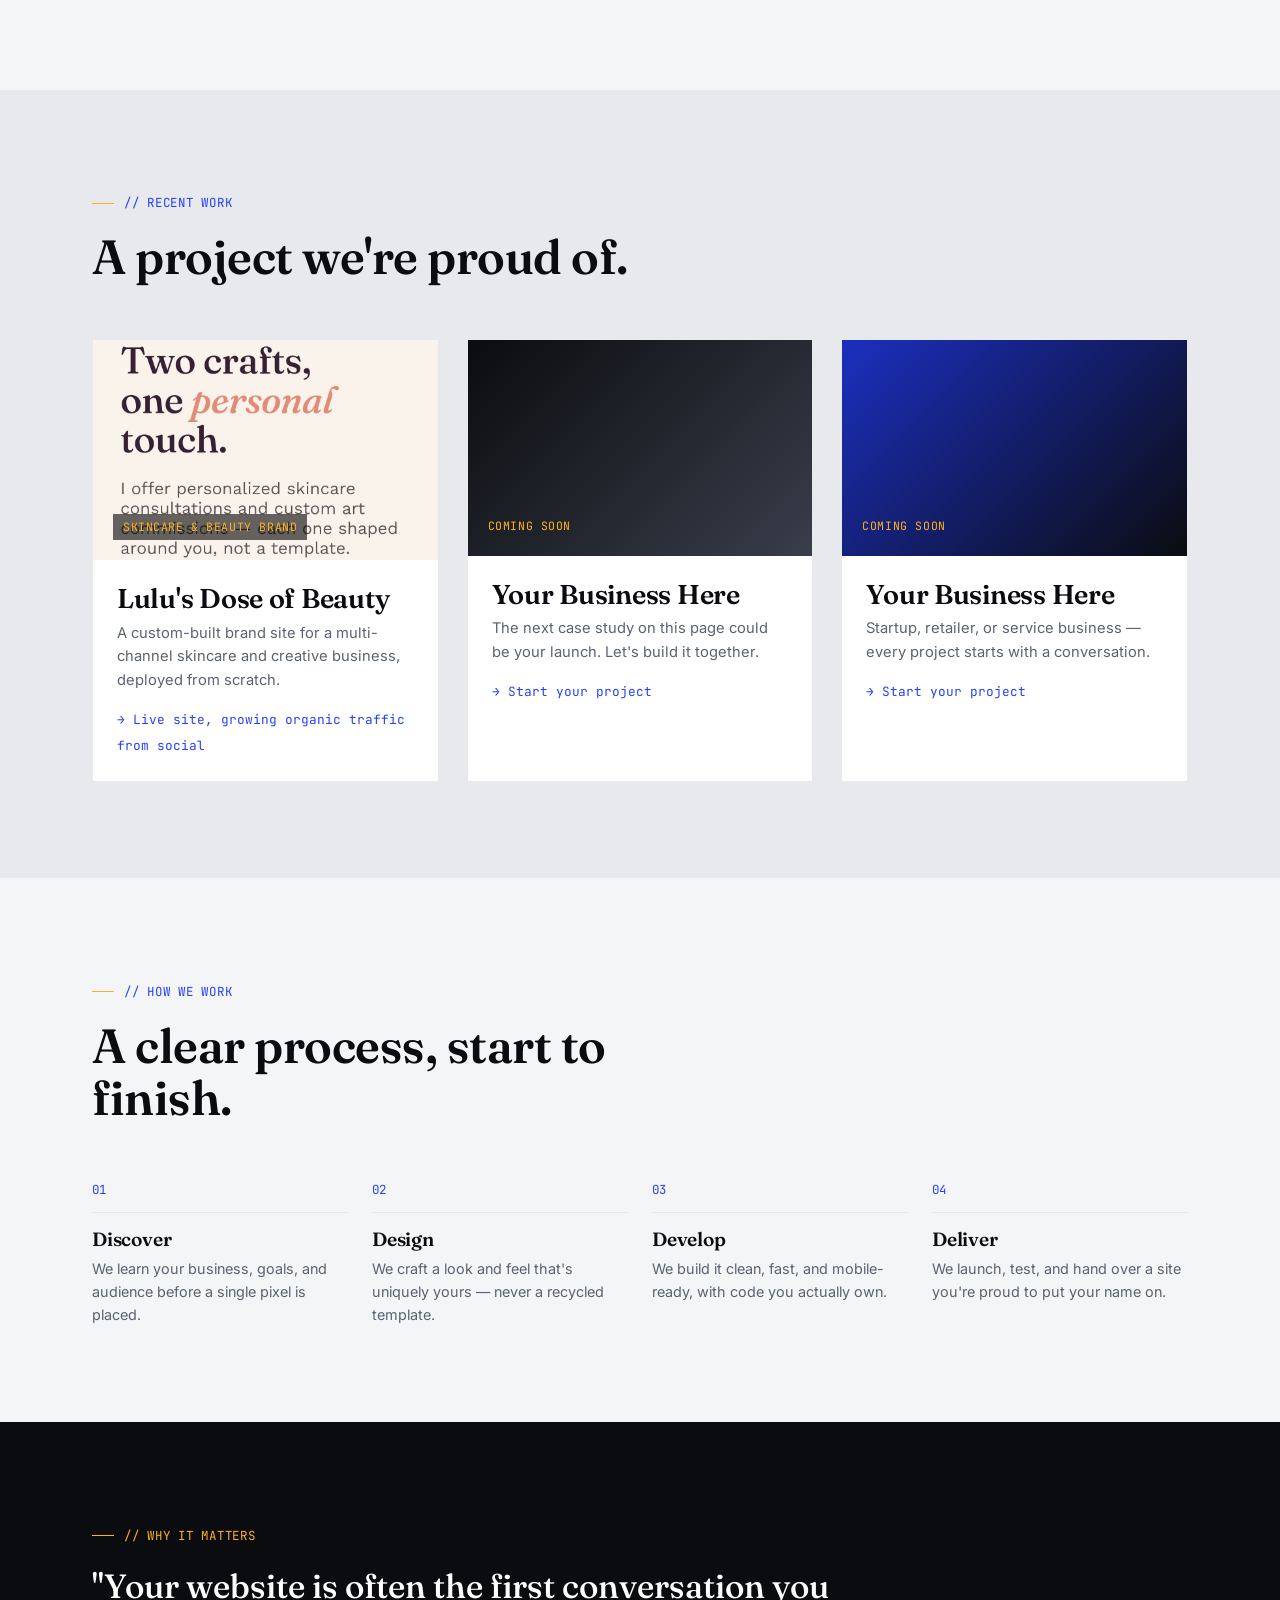
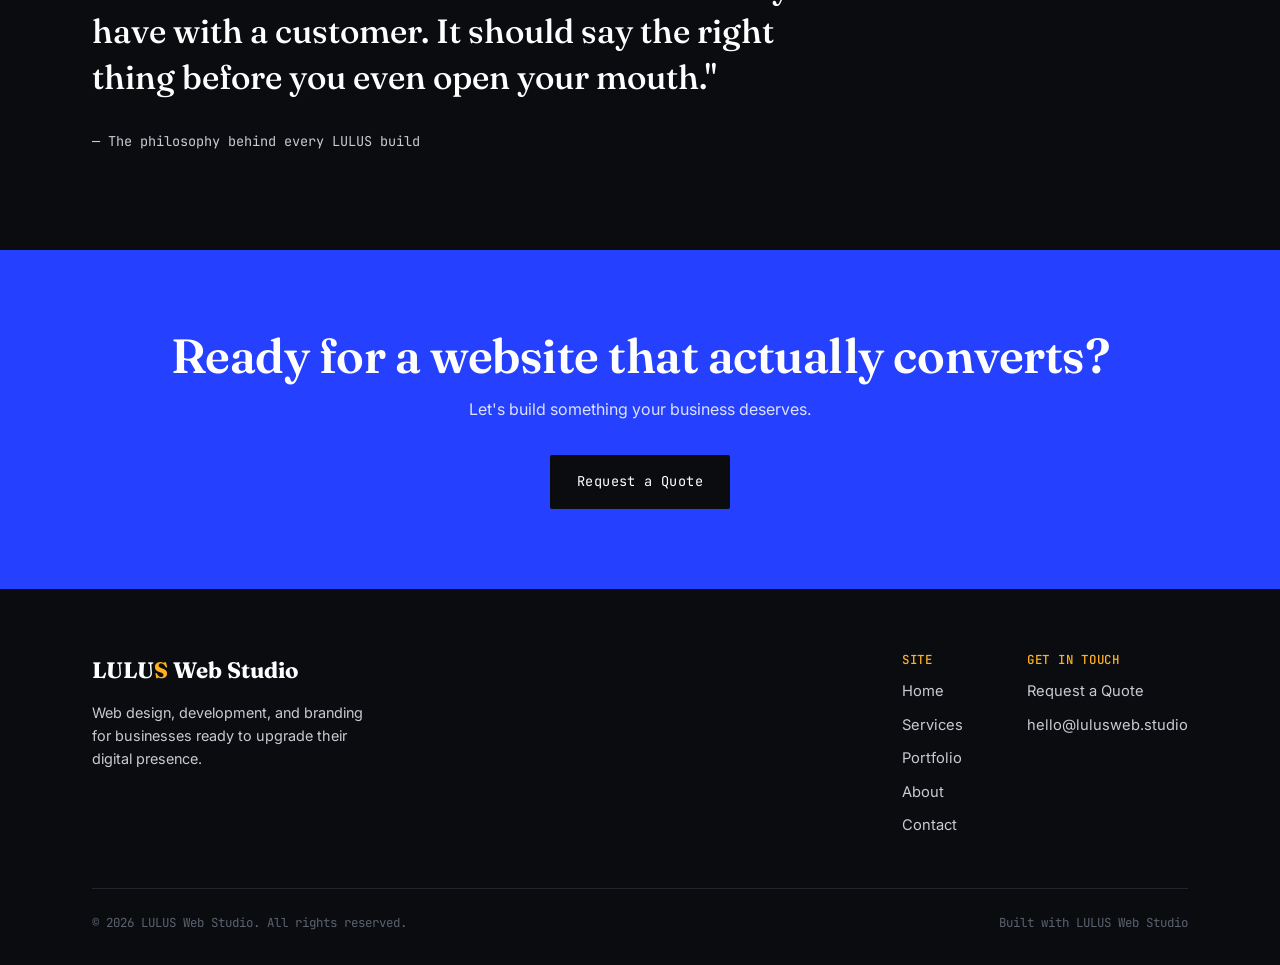
==== commit 26ea7cf3: "Modify work thumbnail style in index.html Updated work thumbnail style for improved layout." ====
--- a/index.html
+++ b/index.html
@@ -114,7 +114,7 @@
     </div>
     <div class="grid-3">
       <div class="work-card">
-       <div class="work-thumb" style="background-image:url('Screenshot_20260711_111649_com_android_chrome_ChromeTabbedActivity_edit_65649254772296.jpg'); background-size:cover; background-position:top center;"><span class="tag" style="background:rgba(0,0,0,0.6); padding:4px 10px;">Skincare &amp; Beauty Brand</span></div>
+       <div class="work-thumb" style="min-height:220px; background-image:url('Screenshot_20260711_111649_com_android_chrome_ChromeTabbedActivity_edit_65649254772296.jpg'); background-size:cover; background-position:center center;"><span class="tag" style="background:rgba(0,0,0,0.6); padding:4px 10px;">Skincare &amp; Beauty Brand</span></div>
         <div class="work-body">
           <h3>Lulu's Dose of Beauty</h3>
           <p>A custom-built brand site for a multi-channel skincare and creative business, deployed from scratch.</p>
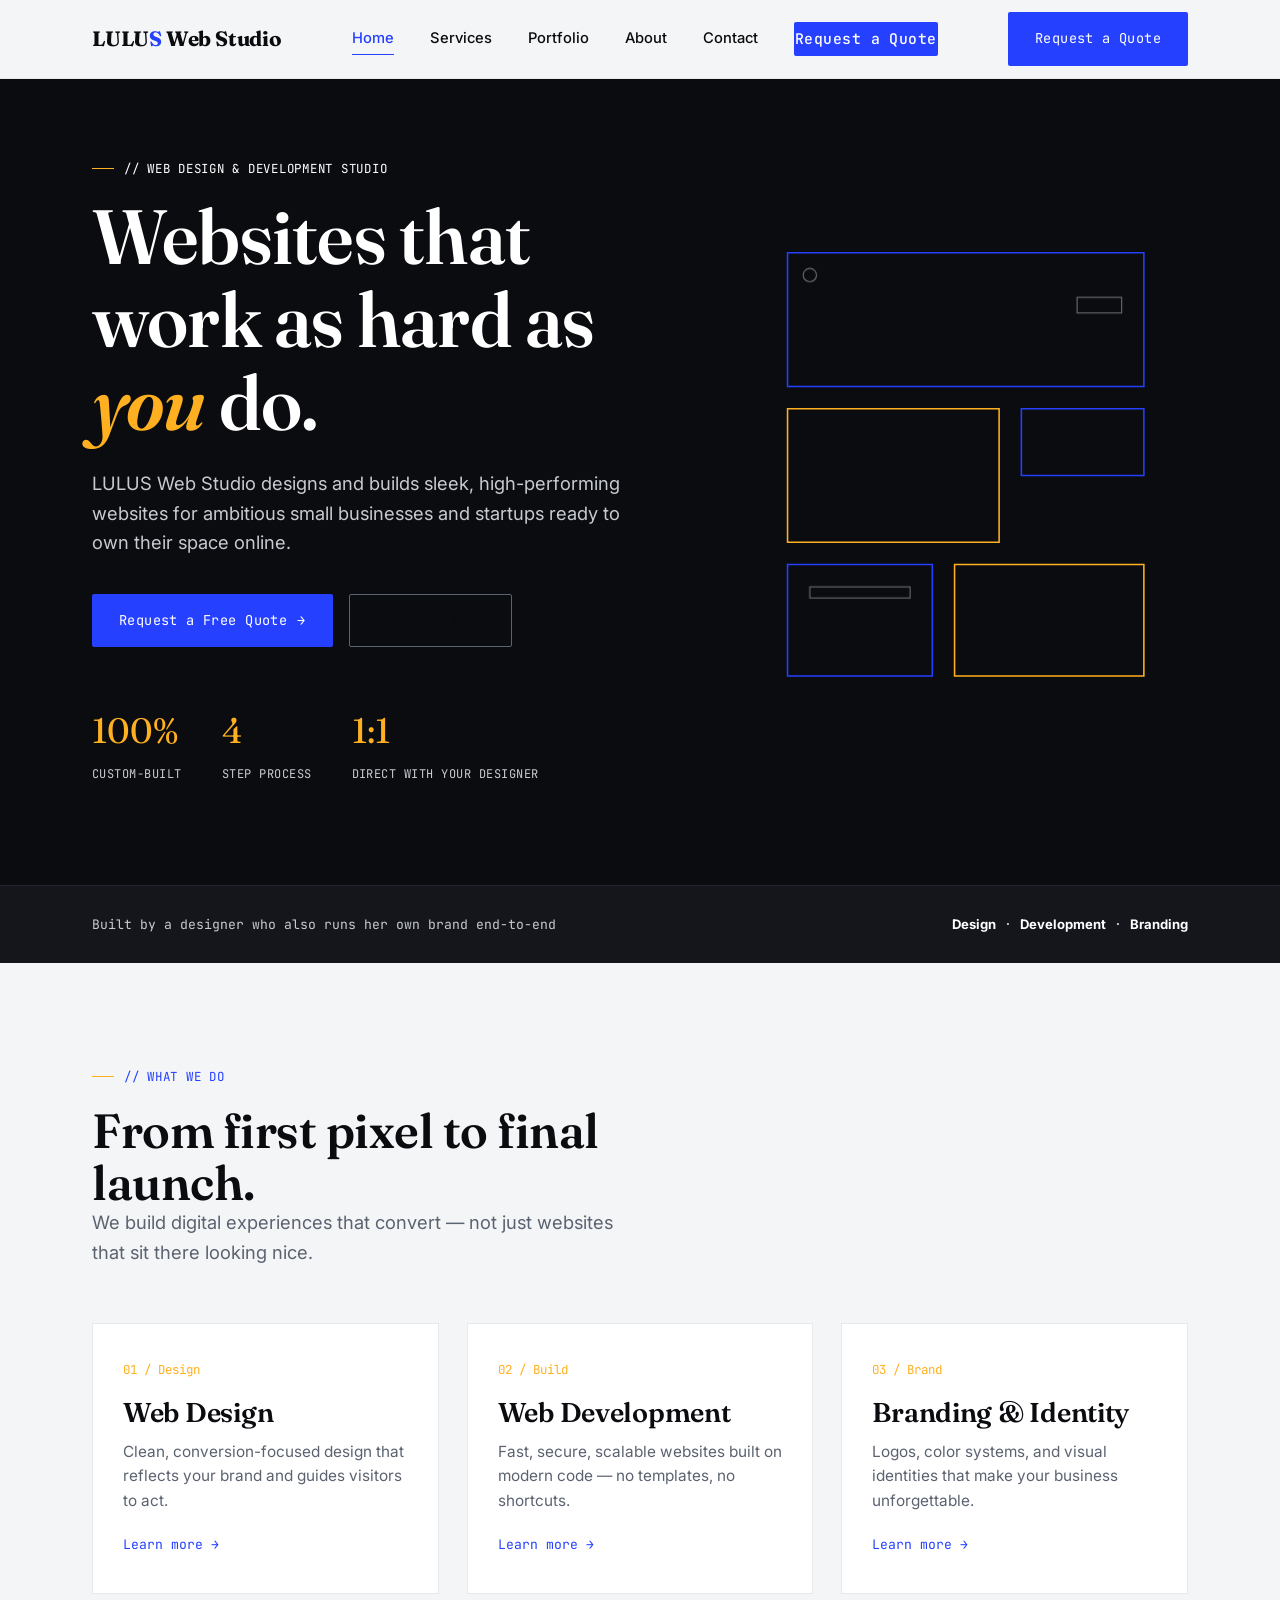
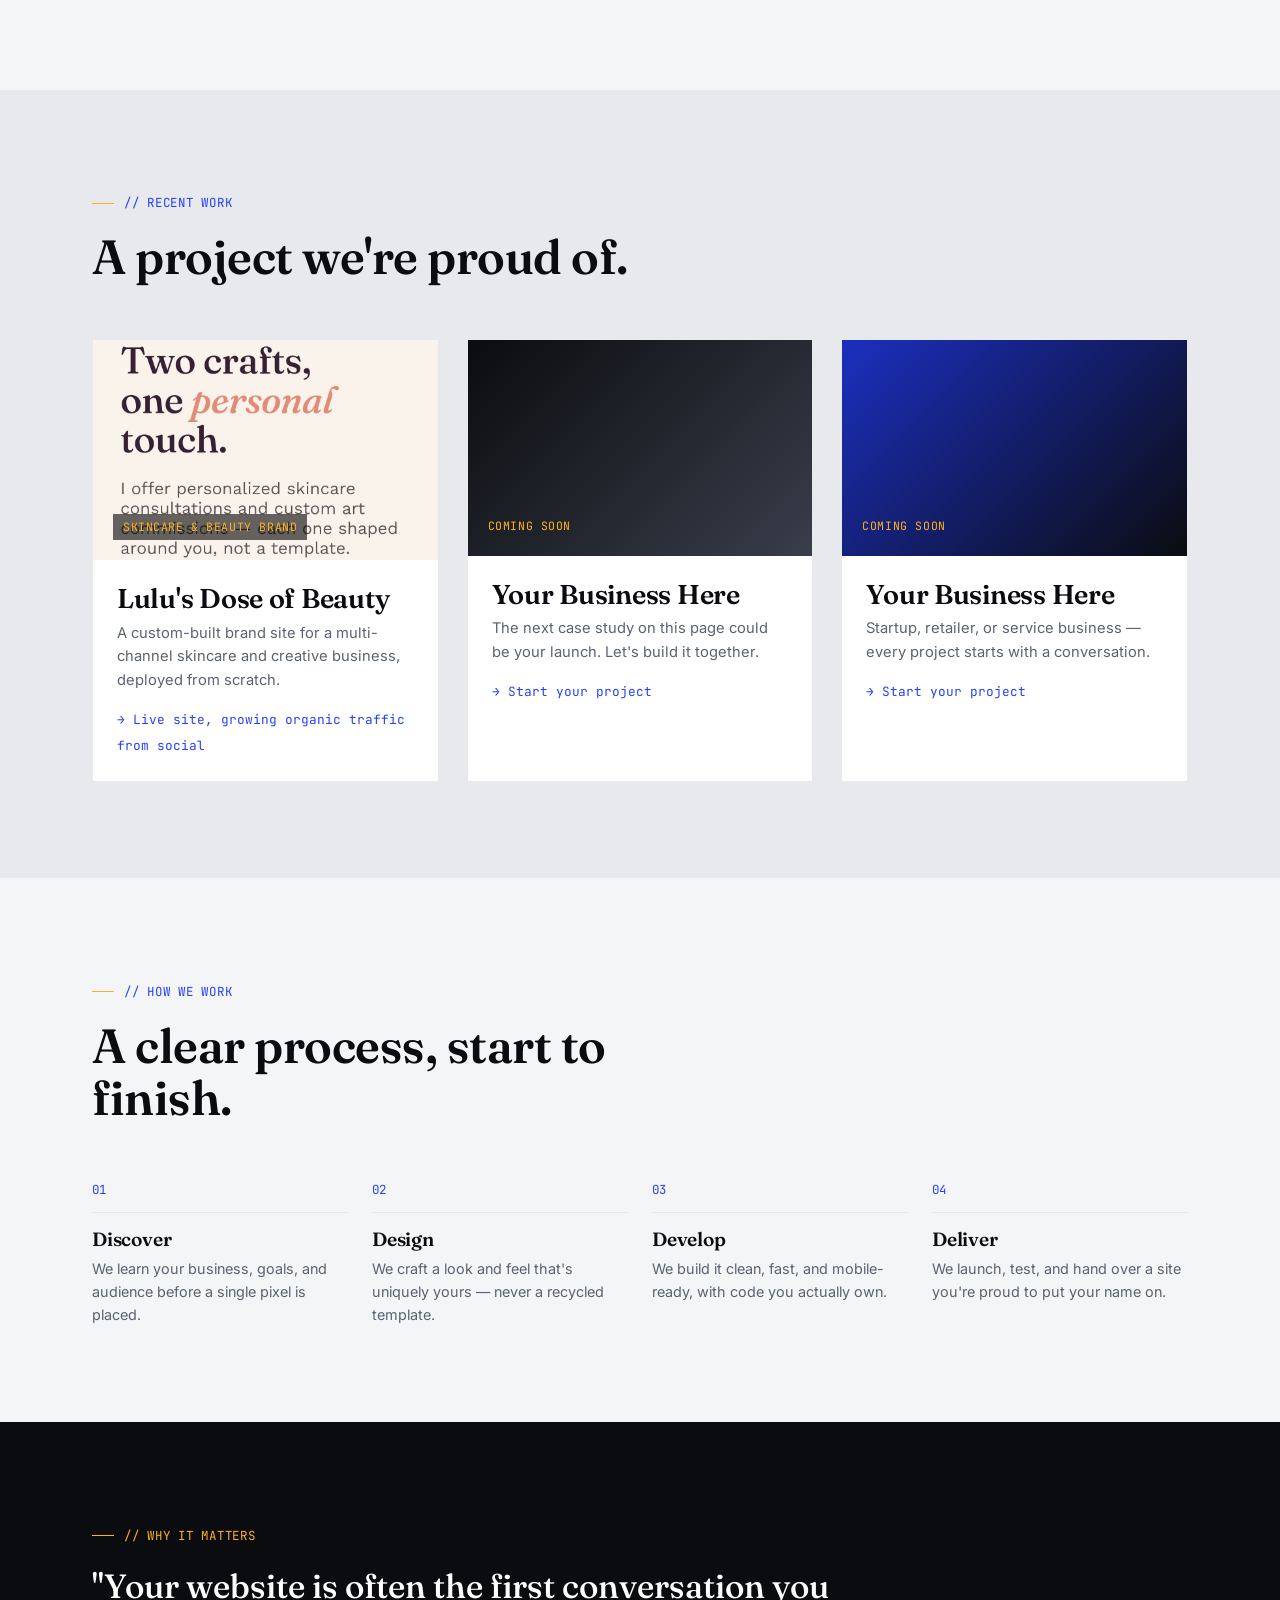
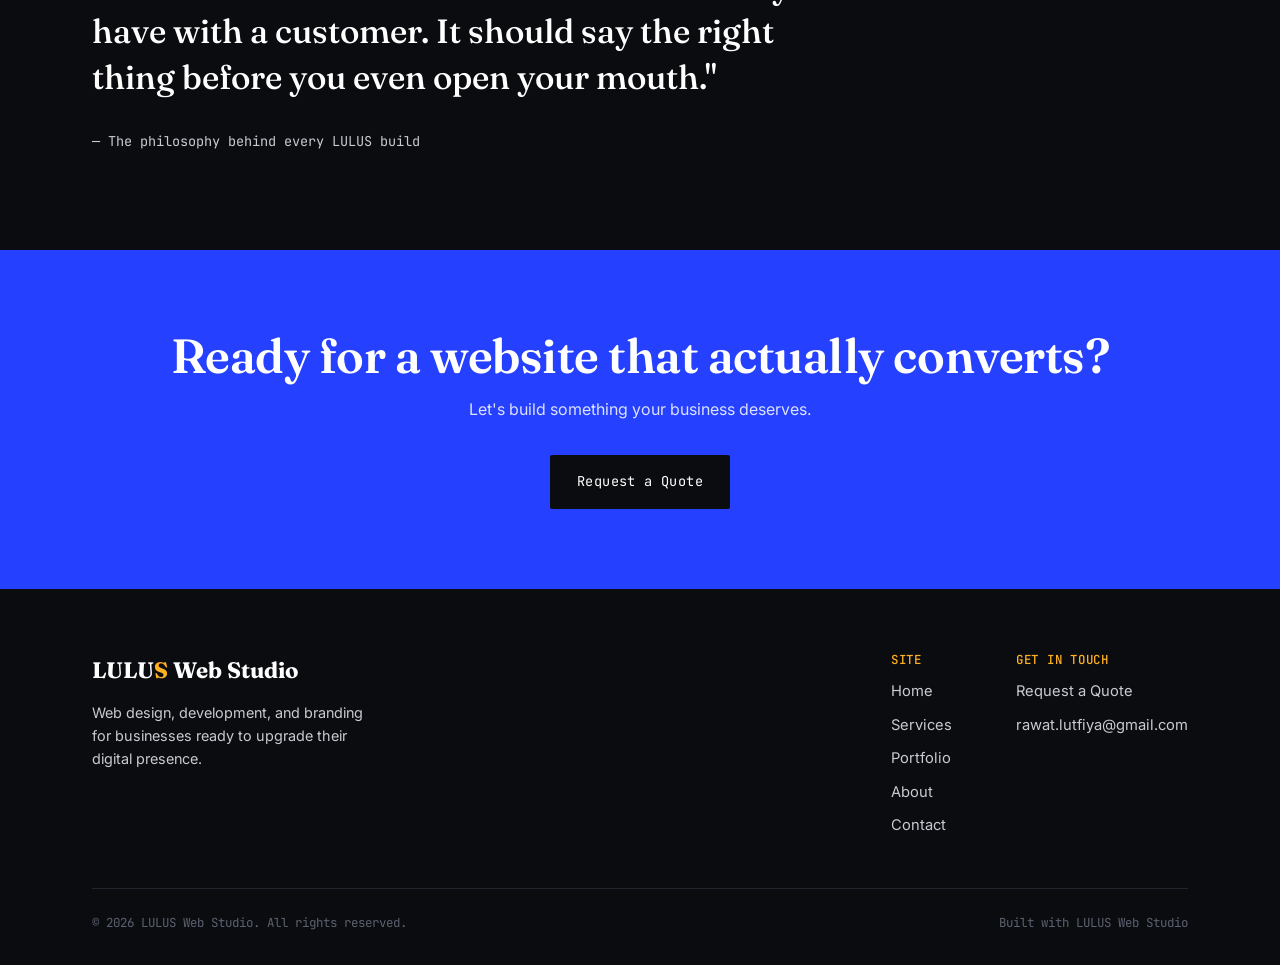
==== commit 0579fb75: "Update contact email in footer section" ====
--- a/index.html
+++ b/index.html
@@ -209,7 +209,7 @@
         <div class="footer-col">
           <h4>Get in Touch</h4>
           <a href="contact.html">Request a Quote</a>
-          <p>hello@lulusweb.studio</p>
+          <p>rawat.lutfiya@gmail.com</p>
         </div>
       </div>
     </div>
